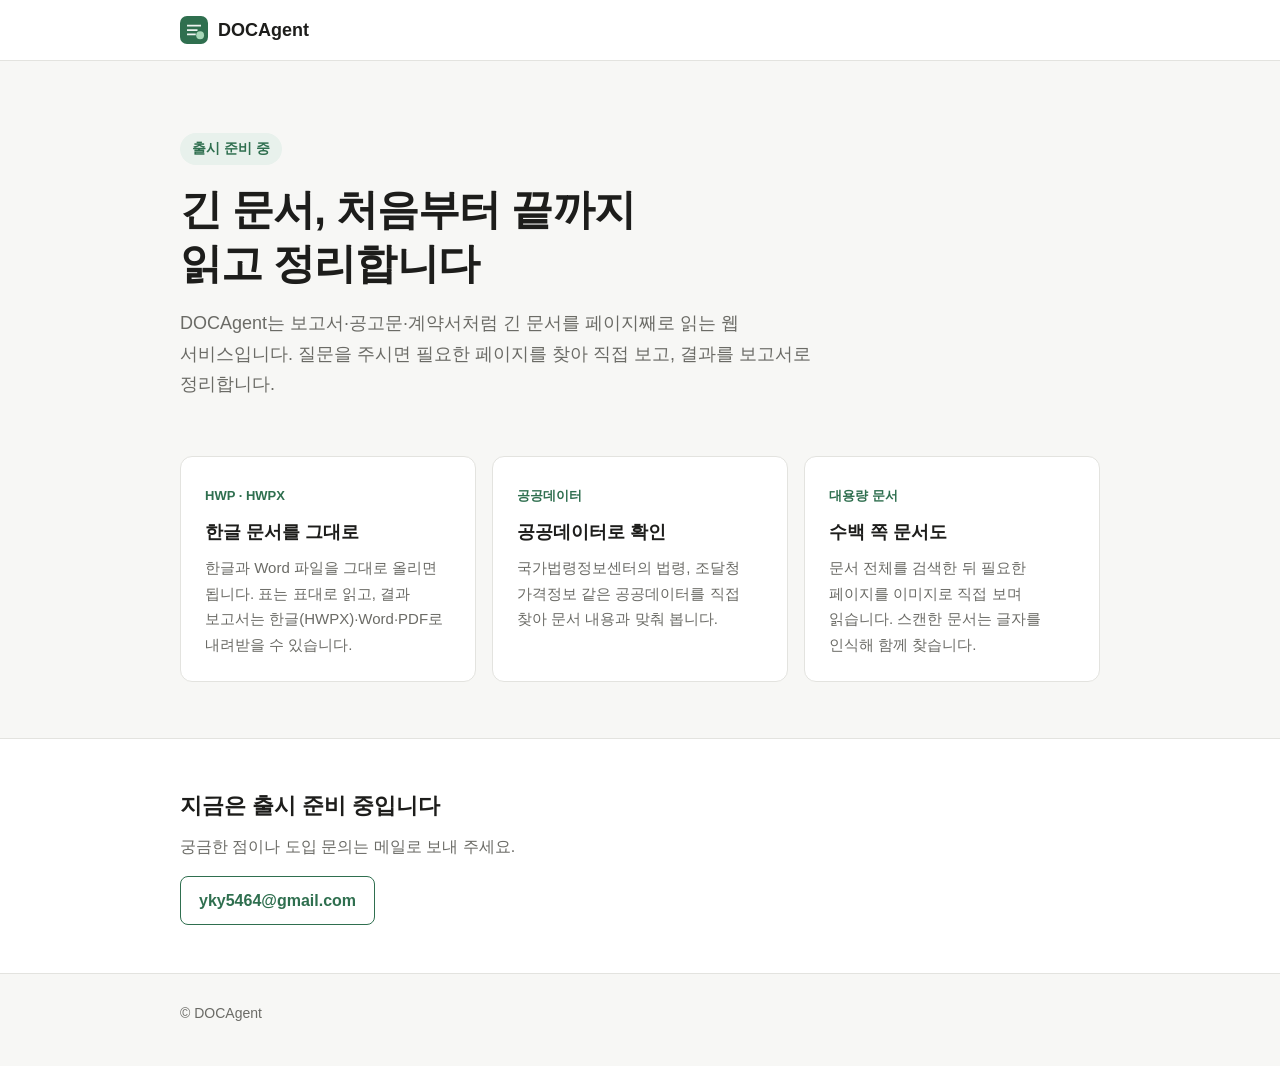
==== index.html @ 98fb8e0c "DOCAgent homepage: Korean intro, launch pending, contact Web-app introduction (HWP/HWPX, public data" ====
<!DOCTYPE html>
<html lang="ko">
<head>
  <meta charset="UTF-8">
  <meta name="viewport" content="width=device-width, initial-scale=1">
  <title>DOCAgent — 긴 문서를 끝까지 읽는 AI</title>
  <meta name="description" content="DOCAgent는 한글(HWP) 문서와 수백 쪽짜리 문서를 페이지째로 읽고, 법령·조달 가격 같은 공공데이터와 맞춰 보는 웹 서비스입니다. 출시 준비 중입니다.">
  <meta property="og:title" content="DOCAgent — 긴 문서를 끝까지 읽는 AI">
  <meta property="og:description" content="한글 문서, 공공데이터, 수백 쪽짜리 문서. 출시 준비 중입니다.">
  <meta property="og:type" content="website">
  <link rel="icon" type="image/svg+xml" href="favicon.svg">
  <link rel="stylesheet" href="style.css">
</head>
<body>
  <header class="site-header">
    <div class="wrap">
      <a class="brand" href="./"><img src="favicon.svg" alt="">DOCAgent</a>
    </div>
  </header>

  <main>
    <section class="hero">
      <div class="wrap">
        <span class="badge">출시 준비 중</span>
        <h1>긴 문서, 처음부터 끝까지<br>읽고 정리합니다</h1>
        <p>DOCAgent는 보고서·공고문·계약서처럼 긴 문서를 페이지째로 읽는 웹 서비스입니다.
          질문을 주시면 필요한 페이지를 찾아 직접 보고, 결과를 보고서로 정리합니다.</p>
      </div>
    </section>

    <section class="wrap features" aria-label="주요 기능">
      <article class="card">
        <span class="mark">HWP · HWPX</span>
        <h2>한글 문서를 그대로</h2>
        <p>한글과 Word 파일을 그대로 올리면 됩니다. 표는 표대로 읽고,
          결과 보고서는 한글(HWPX)·Word·PDF로 내려받을 수 있습니다.</p>
      </article>
      <article class="card">
        <span class="mark">공공데이터</span>
        <h2>공공데이터로 확인</h2>
        <p>국가법령정보센터의 법령, 조달청 가격정보 같은 공공데이터를
          직접 찾아 문서 내용과 맞춰 봅니다.</p>
      </article>
      <article class="card">
        <span class="mark">대용량 문서</span>
        <h2>수백 쪽 문서도</h2>
        <p>문서 전체를 검색한 뒤 필요한 페이지를 이미지로 직접 보며 읽습니다.
          스캔한 문서는 글자를 인식해 함께 찾습니다.</p>
      </article>
    </section>

    <section class="status">
      <div class="wrap">
        <h2>지금은 출시 준비 중입니다</h2>
        <p>궁금한 점이나 도입 문의는 메일로 보내 주세요.</p>
        <a class="mail" href="mailto:yky5464@gmail.com">yky5464@gmail.com</a>
      </div>
    </section>
  </main>

  <footer>
    <div class="wrap">&copy; DOCAgent</div>
  </footer>
</body>
</html>
---- style.css ----
/* DOCAgent homepage. Colours follow the web app (doc_agent/webapp/static/style.css).
 * System fonts only: a web-font CDN would hand every visitor's address to a third party. */

:root {
  --bg: #f7f7f5;
  --panel: #ffffff;
  --ink: #1d1d1b;
  --muted: #6b6b66;
  --line: #e3e3df;
  --accent: #2f6f4f;
  --accent-soft: #e8f1ec;
  --max-w: 960px;
}

* { box-sizing: border-box; }

html { -webkit-text-size-adjust: 100%; }

body {
  margin: 0;
  font: 16px/1.7 -apple-system, "Segoe UI", "Apple SD Gothic Neo", "Malgun Gothic",
        "Noto Sans KR", Roboto, sans-serif;
  color: var(--ink);
  background: var(--bg);
  word-break: keep-all;
  overflow-wrap: break-word;
}

a { color: var(--accent); }

.wrap { max-width: var(--max-w); margin: 0 auto; padding: 0 20px; }

/* header */
.site-header { border-bottom: 1px solid var(--line); background: var(--panel); }
.site-header .wrap { display: flex; align-items: center; height: 60px; }
.brand { display: inline-flex; align-items: center; gap: 10px; font-weight: 700;
         font-size: 18px; color: var(--ink); text-decoration: none; }
.brand img { width: 28px; height: 28px; }

/* hero */
.hero { padding: 72px 0 56px; }
.badge { display: inline-block; padding: 4px 12px; border-radius: 999px;
         background: var(--accent-soft); color: var(--accent);
         font-size: 14px; font-weight: 600; }
.hero h1 { font-size: clamp(28px, 5vw, 42px); line-height: 1.3; margin: 18px 0 16px;
           letter-spacing: -0.02em; }
.hero p { font-size: 18px; color: var(--muted); max-width: 640px; margin: 0; }

/* features */
.features { display: grid; grid-template-columns: repeat(3, 1fr); gap: 16px;
            padding-bottom: 56px; }
.card { background: var(--panel); border: 1px solid var(--line); border-radius: 12px;
        padding: 24px; }
.card h2 { font-size: 18px; margin: 0 0 8px; }
.card p { margin: 0; color: var(--muted); font-size: 15px; }
.card .mark { display: inline-block; font-size: 13px; font-weight: 700; color: var(--accent);
              margin-bottom: 10px; }

/* status + contact */
.status { background: var(--panel); border-top: 1px solid var(--line);
          border-bottom: 1px solid var(--line); padding: 48px 0; }
.status h2 { font-size: 22px; margin: 0 0 8px; }
.status p { margin: 0 0 16px; color: var(--muted); }
.mail { display: inline-block; padding: 10px 18px; border-radius: 8px;
        border: 1px solid var(--accent); color: var(--accent); font-weight: 600;
        text-decoration: none; }
.mail:hover { background: var(--accent-soft); }

/* simple pages (terms, privacy placeholders) */
.page { padding: 56px 0; }
.page h1 { font-size: 28px; margin: 0 0 16px; }

footer { padding: 28px 0 40px; color: var(--muted); font-size: 14px; }

@media (max-width: 760px) {
  .hero { padding: 48px 0 40px; }
  .hero p { font-size: 16px; }
  .features { grid-template-columns: 1fr; }
}
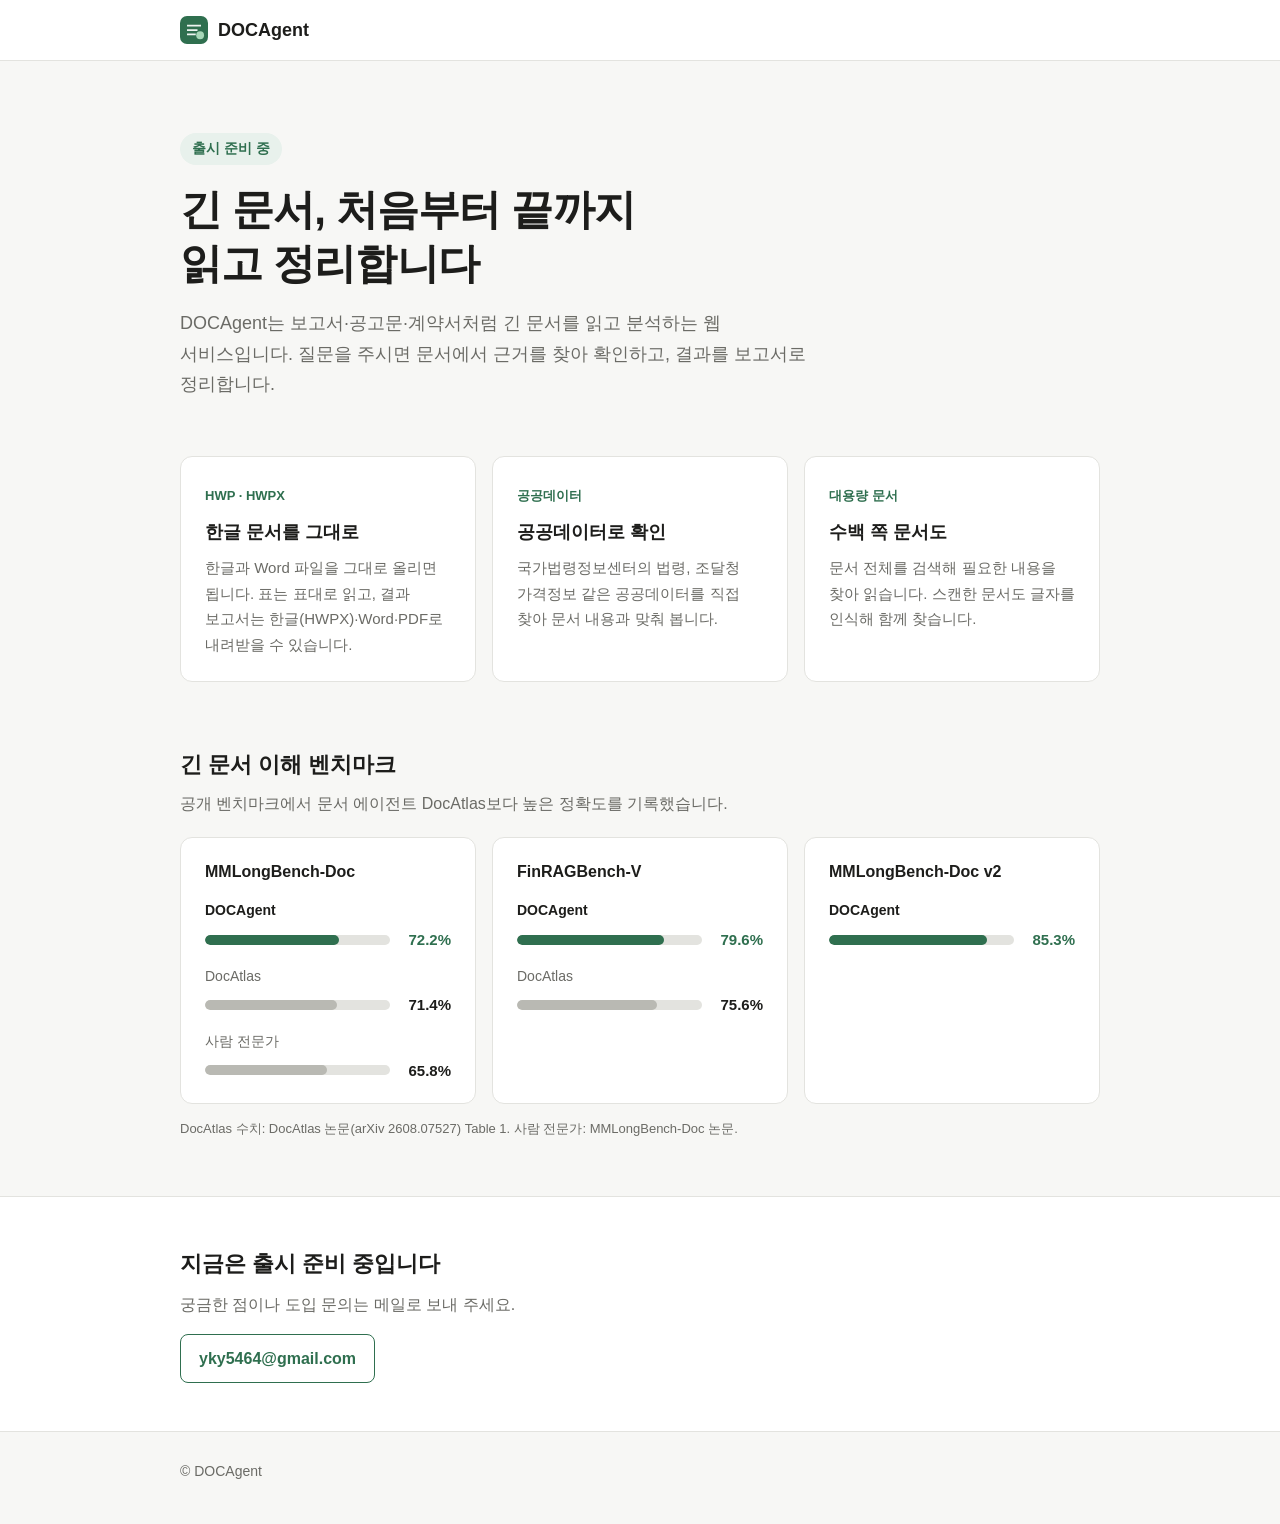
==== commit d7c9f709: "Benchmark section; plainer intro Long-document benchmark results beside DocAtlas's published figures" ====
--- a/index.html
+++ b/index.html
@@ -4,7 +4,7 @@
   <meta charset="UTF-8">
   <meta name="viewport" content="width=device-width, initial-scale=1">
   <title>DOCAgent — 긴 문서를 끝까지 읽는 AI</title>
-  <meta name="description" content="DOCAgent는 한글(HWP) 문서와 수백 쪽짜리 문서를 페이지째로 읽고, 법령·조달 가격 같은 공공데이터와 맞춰 보는 웹 서비스입니다. 출시 준비 중입니다.">
+  <meta name="description" content="DOCAgent는 한글(HWP) 문서와 수백 쪽짜리 문서를 읽고, 법령·조달 가격 같은 공공데이터와 맞춰 보는 웹 서비스입니다. 출시 준비 중입니다.">
   <meta property="og:title" content="DOCAgent — 긴 문서를 끝까지 읽는 AI">
   <meta property="og:description" content="한글 문서, 공공데이터, 수백 쪽짜리 문서. 출시 준비 중입니다.">
   <meta property="og:type" content="website">
@@ -23,8 +23,8 @@
       <div class="wrap">
         <span class="badge">출시 준비 중</span>
         <h1>긴 문서, 처음부터 끝까지<br>읽고 정리합니다</h1>
-        <p>DOCAgent는 보고서·공고문·계약서처럼 긴 문서를 페이지째로 읽는 웹 서비스입니다.
-          질문을 주시면 필요한 페이지를 찾아 직접 보고, 결과를 보고서로 정리합니다.</p>
+        <p>DOCAgent는 보고서·공고문·계약서처럼 긴 문서를 읽고 분석하는 웹 서비스입니다.
+          질문을 주시면 문서에서 근거를 찾아 확인하고, 결과를 보고서로 정리합니다.</p>
       </div>
     </section>
 
@@ -44,9 +44,40 @@
       <article class="card">
         <span class="mark">대용량 문서</span>
         <h2>수백 쪽 문서도</h2>
-        <p>문서 전체를 검색한 뒤 필요한 페이지를 이미지로 직접 보며 읽습니다.
-          스캔한 문서는 글자를 인식해 함께 찾습니다.</p>
+        <p>문서 전체를 검색해 필요한 내용을 찾아 읽습니다.
+          스캔한 문서도 글자를 인식해 함께 찾습니다.</p>
       </article>
+    </section>
+
+    <section class="bench" aria-labelledby="bench-title">
+      <div class="wrap">
+        <h2 id="bench-title">긴 문서 이해 벤치마크</h2>
+        <p class="bench-lead">공개 벤치마크에서 문서 에이전트 DocAtlas보다 높은 정확도를 기록했습니다.</p>
+        <div class="bench-grid">
+          <article class="bench-card">
+            <h3>MMLongBench-Doc</h3>
+            <dl class="bars">
+              <div class="bar ours"><dt>DOCAgent</dt><dd><span style="--v:72.2%"></span><b>72.2%</b></dd></div>
+              <div class="bar"><dt>DocAtlas</dt><dd><span style="--v:71.4%"></span><b>71.4%</b></dd></div>
+              <div class="bar"><dt>사람 전문가</dt><dd><span style="--v:65.8%"></span><b>65.8%</b></dd></div>
+            </dl>
+          </article>
+          <article class="bench-card">
+            <h3>FinRAGBench-V</h3>
+            <dl class="bars">
+              <div class="bar ours"><dt>DOCAgent</dt><dd><span style="--v:79.6%"></span><b>79.6%</b></dd></div>
+              <div class="bar"><dt>DocAtlas</dt><dd><span style="--v:75.6%"></span><b>75.6%</b></dd></div>
+            </dl>
+          </article>
+          <article class="bench-card">
+            <h3>MMLongBench-Doc v2</h3>
+            <dl class="bars">
+              <div class="bar ours"><dt>DOCAgent</dt><dd><span style="--v:85.3%"></span><b>85.3%</b></dd></div>
+            </dl>
+          </article>
+        </div>
+        <p class="bench-src">DocAtlas 수치: DocAtlas 논문(arXiv 2608.07527) Table 1. 사람 전문가: MMLongBench-Doc 논문.</p>
+      </div>
     </section>
 
     <section class="status">
--- a/style.css
+++ b/style.css
@@ -56,6 +56,29 @@
 .card .mark { display: inline-block; font-size: 13px; font-weight: 700; color: var(--accent);
               margin-bottom: 10px; }
 
+/* benchmarks */
+.bench { padding: 8px 0 56px; }
+.bench h2 { font-size: 22px; margin: 0 0 6px; }
+.bench-lead { margin: 0 0 20px; color: var(--muted); }
+.bench-grid { display: grid; grid-template-columns: repeat(3, 1fr); gap: 16px; }
+.bench-card { background: var(--panel); border: 1px solid var(--line); border-radius: 12px;
+              padding: 20px 24px; }
+.bench-card h3 { font-size: 16px; margin: 0 0 14px; }
+.bars { margin: 0; }
+.bar { margin: 0 0 12px; }
+.bar:last-child { margin-bottom: 0; }
+.bar dt { font-size: 14px; color: var(--muted); margin: 0 0 4px; }
+.bar dd { display: flex; align-items: center; gap: 10px; margin: 0; }
+.bar dd span { flex: 1; height: 10px; border-radius: 5px; background: var(--line);
+               position: relative; overflow: hidden; }
+.bar dd span::before { content: ""; position: absolute; inset: 0 auto 0 0; width: var(--v);
+                       background: #b9b9b3; border-radius: 5px; }
+.bar dd b { font-size: 15px; min-width: 3.4em; text-align: right; }
+.bar.ours dt { color: var(--ink); font-weight: 700; }
+.bar.ours dd span::before { background: var(--accent); }
+.bar.ours dd b { color: var(--accent); }
+.bench-src { margin: 14px 0 0; font-size: 13px; color: var(--muted); }
+
 /* status + contact */
 .status { background: var(--panel); border-top: 1px solid var(--line);
           border-bottom: 1px solid var(--line); padding: 48px 0; }
@@ -76,4 +99,5 @@
   .hero { padding: 48px 0 40px; }
   .hero p { font-size: 16px; }
   .features { grid-template-columns: 1fr; }
+  .bench-grid { grid-template-columns: 1fr; }
 }
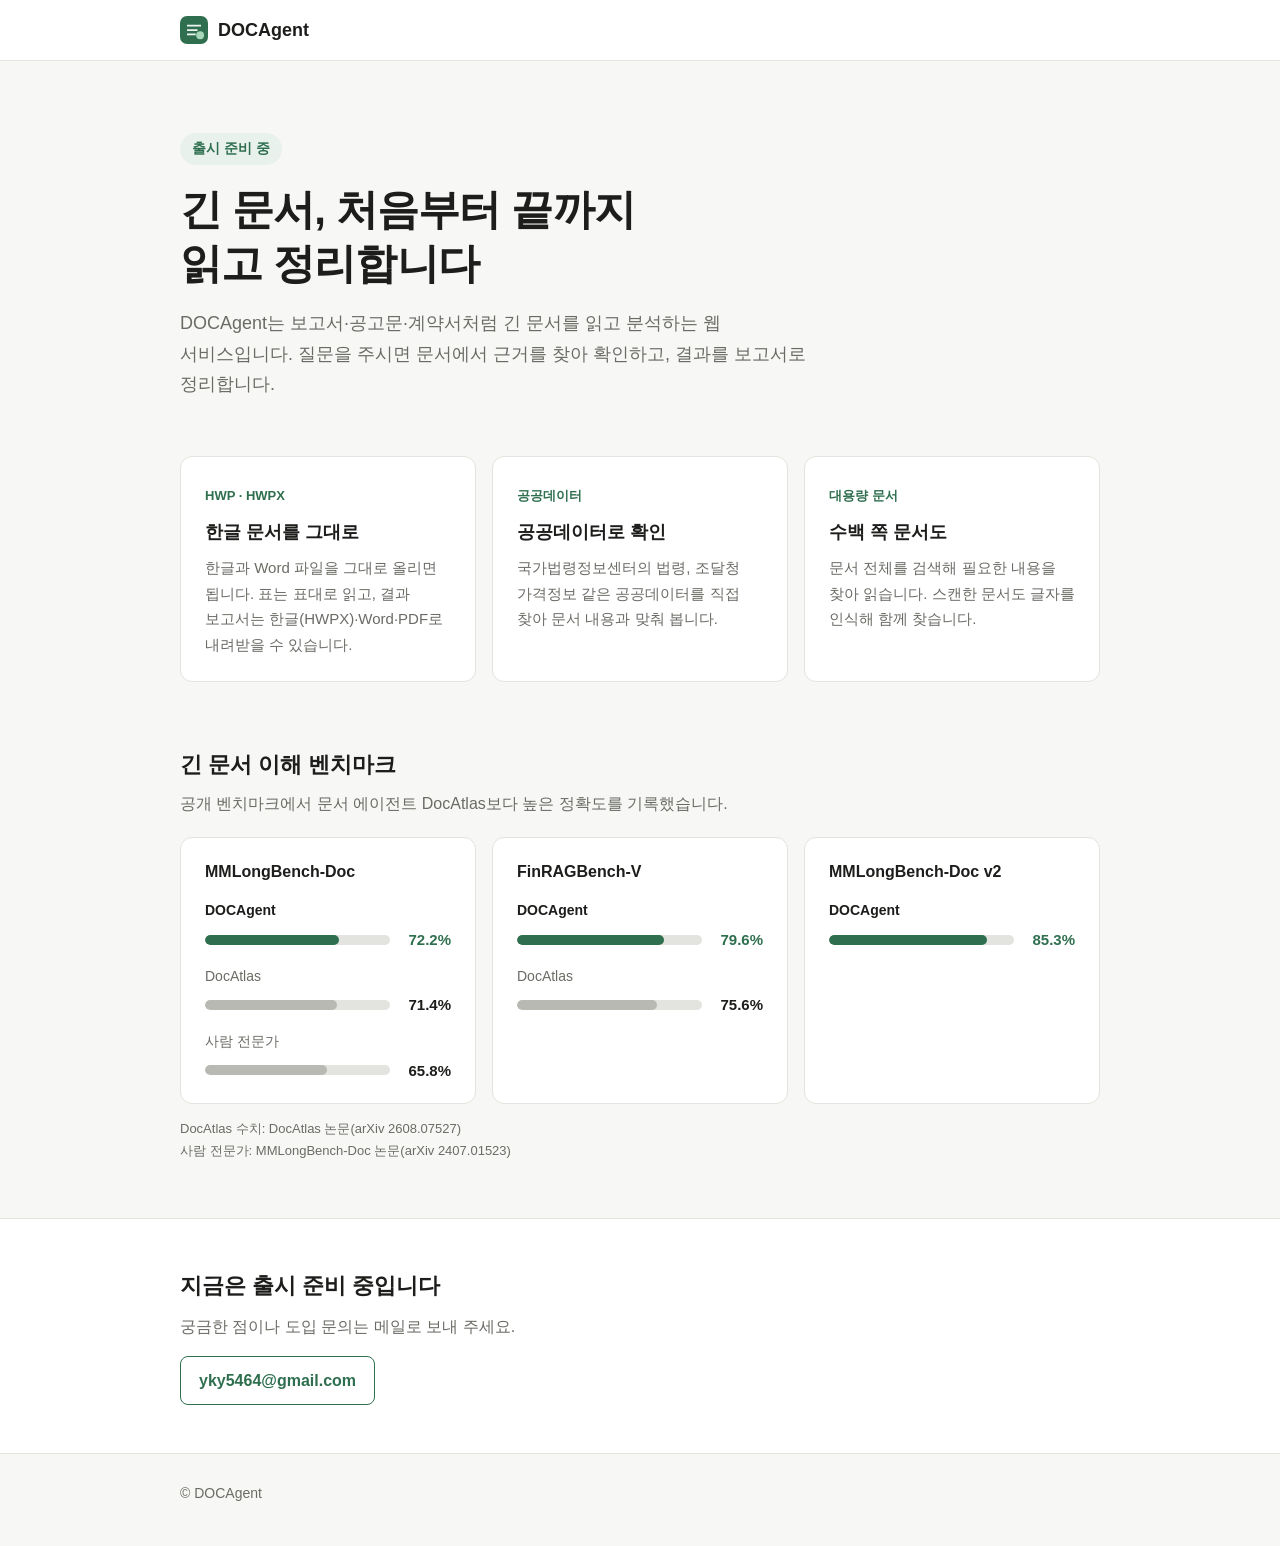
==== commit 1a866a71: "Benchmark sources: both papers by arXiv id Co-Authored-By: Claude Opus 5.5 <noreply@anthropic.com> C" ====
--- a/index.html
+++ b/index.html
@@ -76,7 +76,8 @@
             </dl>
           </article>
         </div>
-        <p class="bench-src">DocAtlas 수치: DocAtlas 논문(arXiv 2608.07527) Table 1. 사람 전문가: MMLongBench-Doc 논문.</p>
+        <p class="bench-src">DocAtlas 수치: DocAtlas 논문(arXiv 2608.07527)<br>
+          사람 전문가: MMLongBench-Doc 논문(arXiv 2407.01523)</p>
       </div>
     </section>
 
